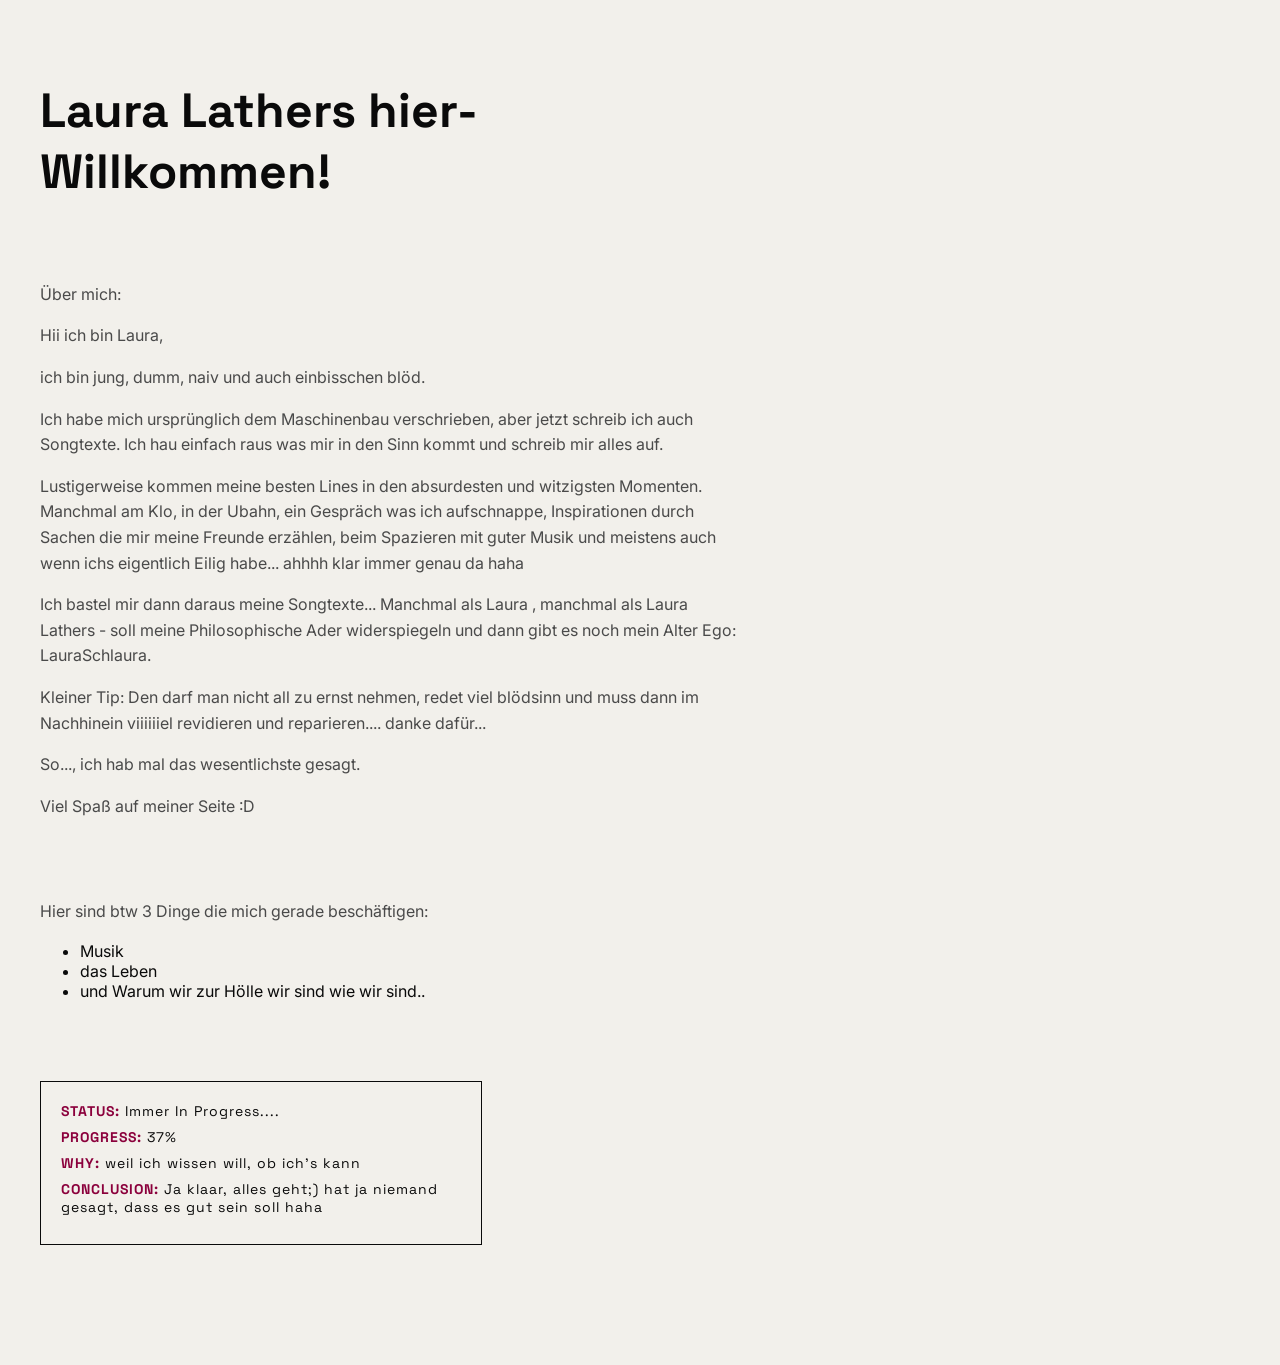
==== index.html @ 39ff070a "Sections eingebaut" ====
<!DOCTYPE html>
<html>
<head>
  <title>Laura Lathers</title>
<link rel="preconnect" href="https://fonts.googleapis.com">
<link rel="preconnect" href="https://fonts.gstatic.com" crossorigin>
<link href="https://fonts.googleapis.com/css2?family=Inter:ital,opsz,wght@0,14..32,100..900;1,14..32,100..900&family=Space+Grotesk:wght@300..700&display=swap" rel="stylesheet">
  <link rel="stylesheet" href="style.css">
</head>

<body>

<section id="Intro">
<h1>Laura Lathers hier- Willkommen!</h1>
</section>


<section id="about">
<p>Über mich: 
</p>


<p>
    Hii ich bin Laura, 
</p>

<p>
    ich bin jung, dumm,
    naiv und auch einbisschen blöd. 
</p>

<p>
    Ich habe mich ursprünglich dem Maschinenbau verschrieben,
    aber jetzt schreib ich auch Songtexte.
    Ich hau einfach raus was mir in den Sinn kommt 
    und schreib mir alles auf.
</p> 

<p>
    Lustigerweise kommen
     meine besten Lines in den absurdesten und witzigsten Momenten.
     Manchmal am Klo, in der Ubahn, 
     ein Gespräch was ich aufschnappe, Inspirationen durch 
     Sachen die mir meine Freunde erzählen, 
     beim Spazieren mit guter Musik und meistens 
     auch wenn ichs eigentlich
     Eilig habe... ahhhh klar immer genau da haha
</p>

<p>
    Ich bastel mir dann daraus meine Songtexte...
     Manchmal als Laura , manchmal als Laura Lathers
     - soll meine Philosophische Ader widerspiegeln
     und dann gibt es noch mein Alter Ego: LauraSchlaura. 
</p>
     
<p>
     Kleiner Tip: Den darf man nicht all zu ernst nehmen, 
     redet viel blödsinn und muss dann im Nachhinein 
     viiiiiiel revidieren und reparieren.... danke dafür... 
</p>

<p>
    So..., ich hab mal das wesentlichste gesagt.
</p> 

<p>
    Viel Spaß auf meiner Seite :D
</p>
</section>
  
<section id="interests">
<p> 
    Hier sind btw 3 Dinge die mich gerade beschäftigen:
</p>

<ul> 
    <li>Musik</li>
    <li>das Leben</li>
    <li>und Warum wir zur Hölle wir sind wie wir sind..</li>
</ul>
</section>


<section id="status">
<div class="status-block">
  <div class="status-line"><span>STATUS:</span> Immer In Progress.... </div>
  <div class="status-line"><span>PROGRESS:</span> 37%</div>
  <div class="status-line"><span>WHY:</span> weil ich wissen will, ob ich's kann</div>
  <div class="status-line"><span>CONCLUSION:</span> Ja klaar, alles geht;)
    hat ja niemand gesagt, dass es gut sein soll haha</div>
</div>
</section>

</body>
</html>
---- style.css ----
:root {
  --bg: #f2f0eb;
  --text: #0a0a0a;
  --text-secondary: #4a4a4a;
  --accent: #e8ff00;
  --font-display: "Space Grotesk", sans-serif;
  --font-body: "Inter", sans-serif;
}

body {
  background-color: var(--bg);
  color: var(--text);
  font-family: var(--font-body);
  margin: 0;
  padding: 40px;
}

h1 {
  font-family: var(--font-display);
  font-size: 48px;
  color: var(--text);
}

p {
  color: var(--text-secondary);
  line-height: 1.6;
}

.status-block {
  font-family: var(--font-display);
  border: 1px solid var(--text);
  padding: 20px;
  margin: 40px 0;
  max-width: 400px;
}

.status-line {
  font-size: 14px;
  margin-bottom: 8px;
  letter-spacing: 1px;
}

.status-line span {
  color:rgb(139, 0, 60);
  font-weight: 700;
}

section {
  margin-bottom: 80px;
  max-width: 700px;
}

/*
h1 {
    color:rgb(0, 0, 0);
    font-size:48px;
    transform: rotate(-1deg); 
    text-shadow: 3px 3px 0px hotpink; 

}

h1:hover{
    color:rgb(2, 28, 156);
    cursor:pointer;
}
body{
    color:rgb(0, 0, 0);
    background:linear-gradient(45deg,rgb(225, 125, 92),rgb(231, 23, 100));
    font-family: Georgia, serif;
    text-align: center;
}

*/
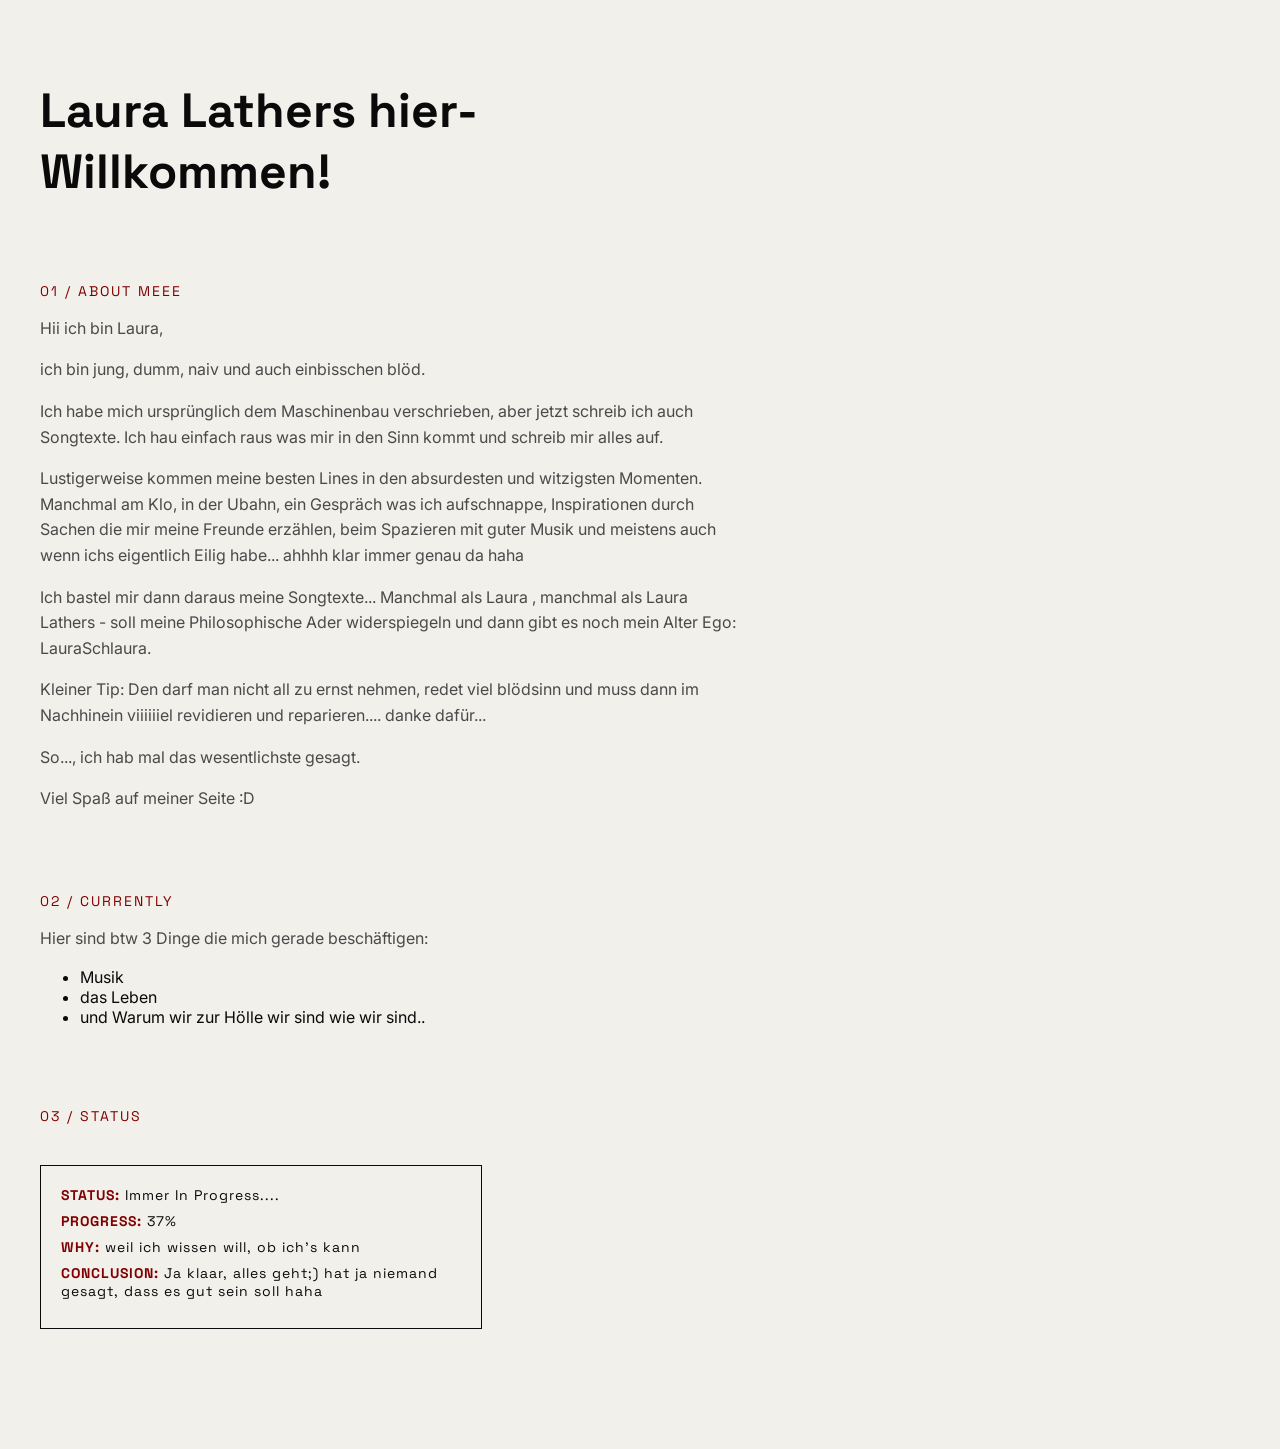
==== commit 0a260c4a: "Root-> globale Farbeinstellung" ====
--- a/index.html
+++ b/index.html
@@ -10,15 +10,12 @@
 
 <body>
 
-<section id="Intro">
+<section id="intro">
 <h1>Laura Lathers hier- Willkommen!</h1>
 </section>
 
 
 <section id="about">
-<p>Über mich: 
-</p>
-
 
 <p>
     Hii ich bin Laura, 
--- a/style.css
+++ b/style.css
@@ -2,7 +2,7 @@
   --bg: #f2f0eb;
   --text: #0a0a0a;
   --text-secondary: #4a4a4a;
-  --accent: #e8ff00;
+  --accent: maroon;
   --font-display: "Space Grotesk", sans-serif;
   --font-body: "Inter", sans-serif;
 }
@@ -41,7 +41,7 @@
 }
 
 .status-line span {
-  color:rgb(139, 0, 60);
+  color:var(--accent);
   font-weight: 700;
 }
 
@@ -50,24 +50,32 @@
   max-width: 700px;
 }
 
-/*
-h1 {
-    color:rgb(0, 0, 0);
-    font-size:48px;
-    transform: rotate(-1deg); 
-    text-shadow: 3px 3px 0px hotpink; 
-
+#about::before {
+  content: "01 / ABOUT MEEE";
+  display: block;
+  font-family: var(--font-display);
+  font-size: 14px;
+  letter-spacing: 2px;
+  color:var(--accent);
+  margin-bottom: 16px;
 }
 
-h1:hover{
-    color:rgb(2, 28, 156);
-    cursor:pointer;
-}
-body{
-    color:rgb(0, 0, 0);
-    background:linear-gradient(45deg,rgb(225, 125, 92),rgb(231, 23, 100));
-    font-family: Georgia, serif;
-    text-align: center;
+#interests::before {
+  content: "02 / CURRENTLY";
+  display: block;
+  font-family: var(--font-display);
+  font-size: 14px;
+  letter-spacing: 2px;
+  color:var(--accent);
+  margin-bottom: 16px;
 }
 
-*/
+#status::before {
+  content: "03 / STATUS";
+  display: block;
+  font-family: var(--font-display);
+  font-size: 14px;
+  letter-spacing: 2px;
+  color: var(--accent);
+  margin-bottom: 16px;
+}
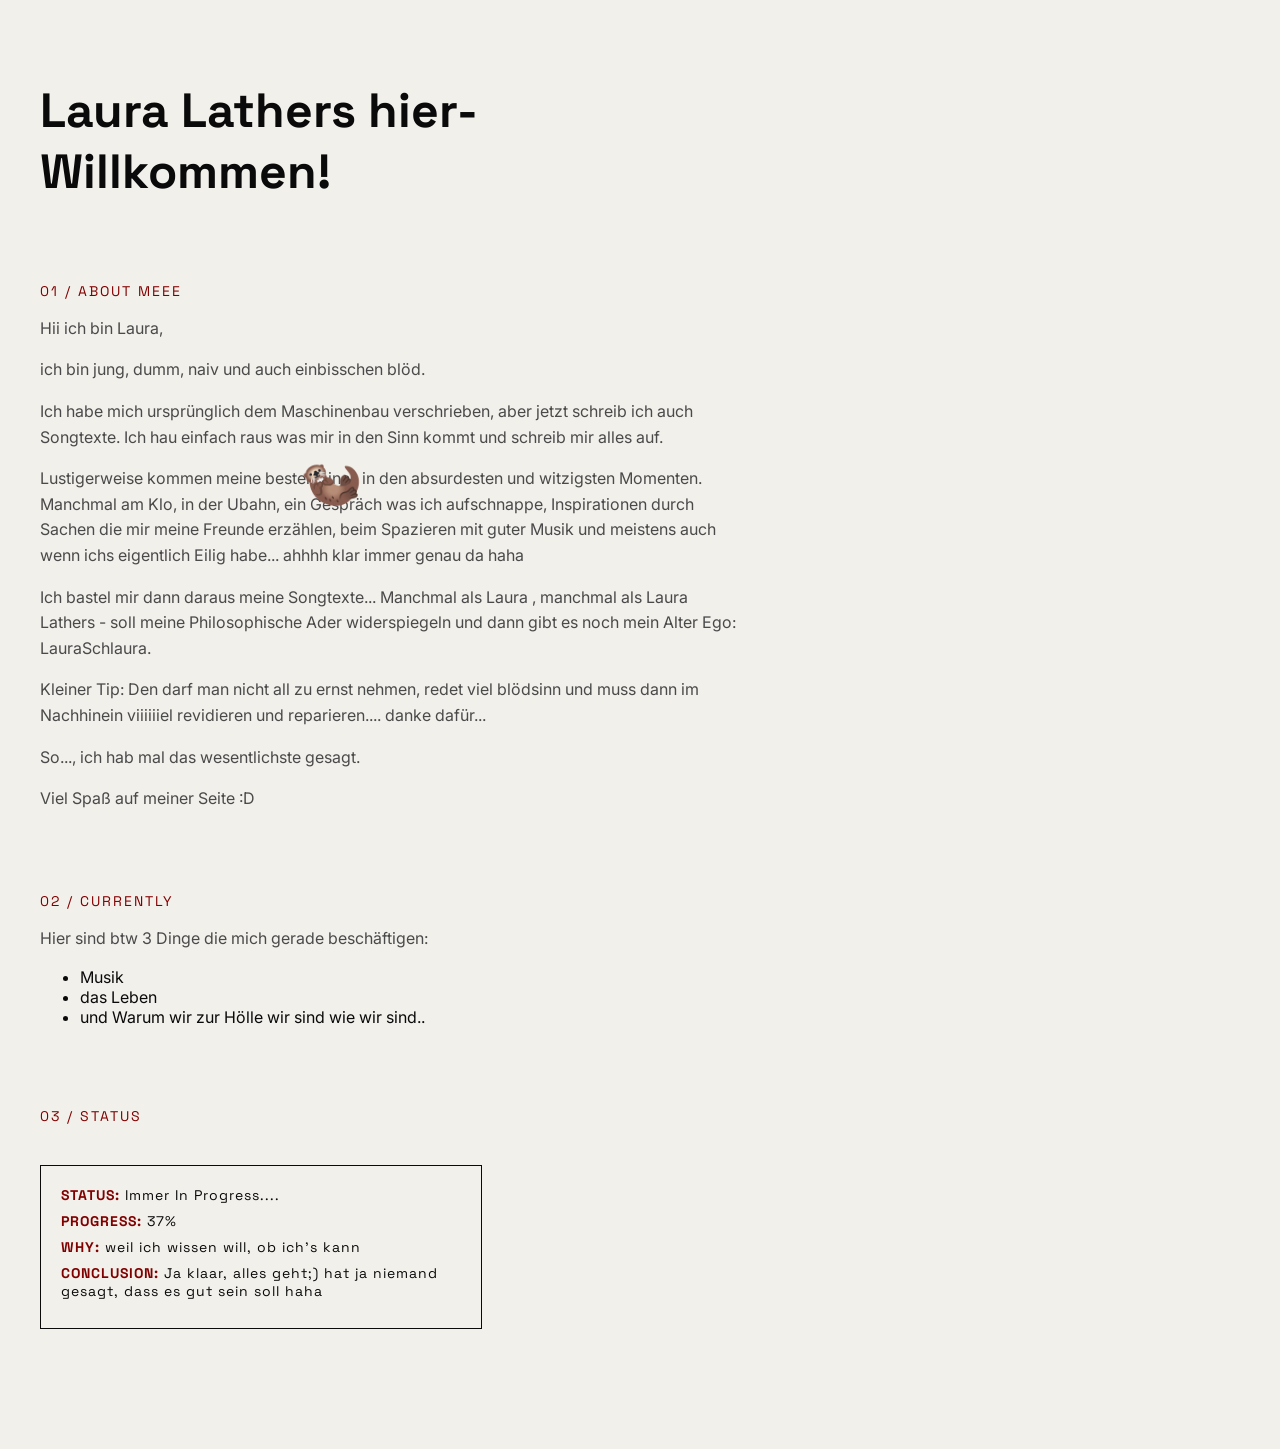
==== commit a3167bce: "Wiesel von A nach B" ====
--- a/index.html
+++ b/index.html
@@ -8,7 +8,10 @@
   <link rel="stylesheet" href="style.css">
 </head>
 
+
 <body>
+<div id="wiesel">🦦</div>
+<div id="koordinaten"></div>
 
 <section id="intro">
 <h1>Laura Lathers hier- Willkommen!</h1>
@@ -89,5 +92,13 @@
 </div>
 </section>
 
+
+
+
+
+<script src="script_Easteregg.js"></script>
+
+<div id="scroll-fortschritt"></div>
+
 </body>
 </html>
--- a/style.css
+++ b/style.css
@@ -6,6 +6,19 @@
   --font-display: "Space Grotesk", sans-serif;
   --font-body: "Inter", sans-serif;
 }
+
+#koordinaten {
+  position: fixed;
+  top: 20px;
+  right: 20px;
+  font-family: var(--font-display);
+  font-size: 12px;
+  letter-spacing: 1px;
+  color: var(--text-secondary);
+  pointer-events: none;
+  z-index: 100;
+}
+
 
 body {
   background-color: var(--bg);
@@ -79,3 +92,52 @@
   color: var(--accent);
   margin-bottom: 16px;
 }
+
+
+.status-block {
+  font-family: var(--font-display);
+  border: 1px solid var(--text);
+  padding: 20px;
+  margin: 40px 0;
+  max-width: 400px;
+  transition: transform 0.3s ease, border-color 0.3s ease;
+}
+
+.status-block:hover {
+  transform: translateY(-4px);
+  border-color: var(--accent);
+}
+
+section {
+  margin-bottom: 80px;
+  max-width: 700px;
+  opacity: 0;
+  transform: translateY(30px);
+  transition: opacity 0.8s ease, transform 0.8s ease;
+}
+
+section.visible {
+  opacity: 1;
+  transform: translateY(0);
+}
+
+#scroll-fortschritt {
+  position: fixed;
+  top: 0;
+  left: 0;
+  height: 2px;
+  width: 0%;
+  background-color: var(--accent);
+  z-index: 200;
+  transition: width 0.1s ease;
+}
+
+
+#wiesel {
+  position: fixed;
+  left: 0;
+  top: 50%;
+  font-size: 50px;
+  z-index: 300;
+  transition: left 2s linear;
+}
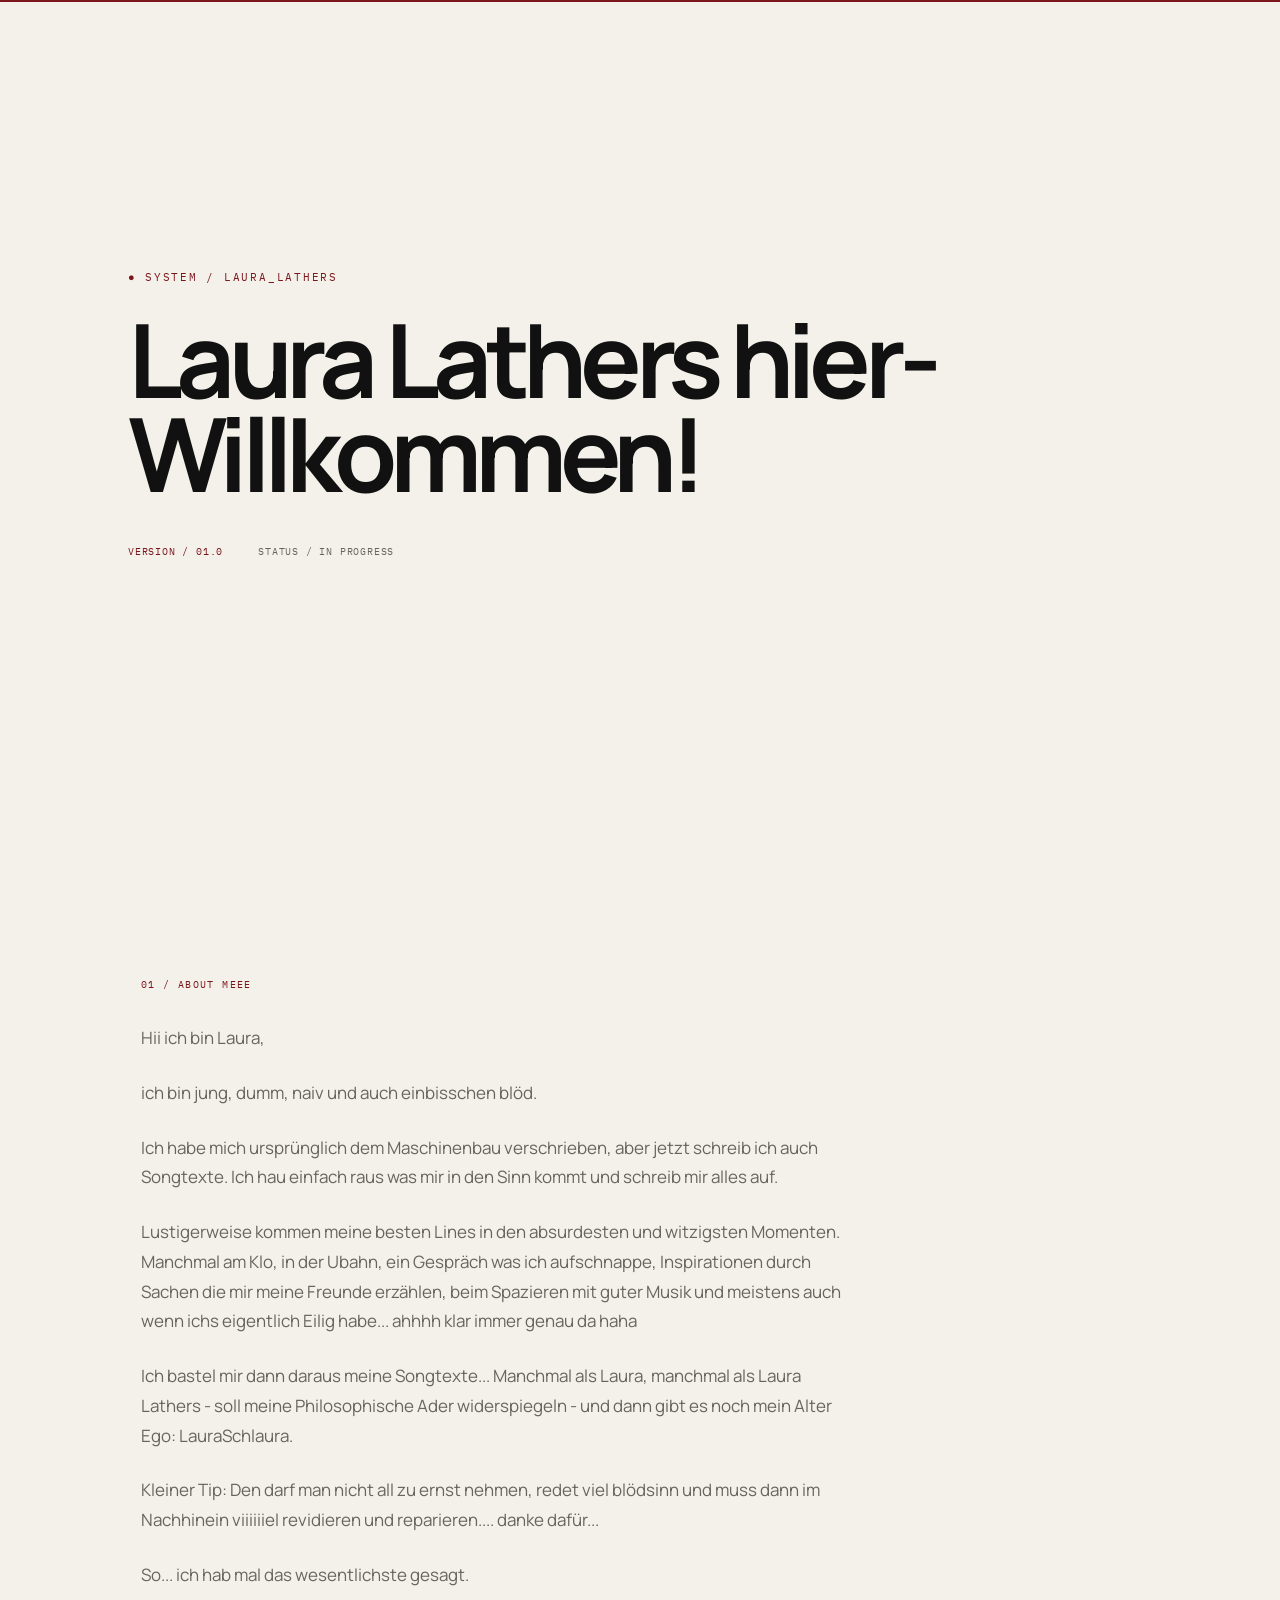
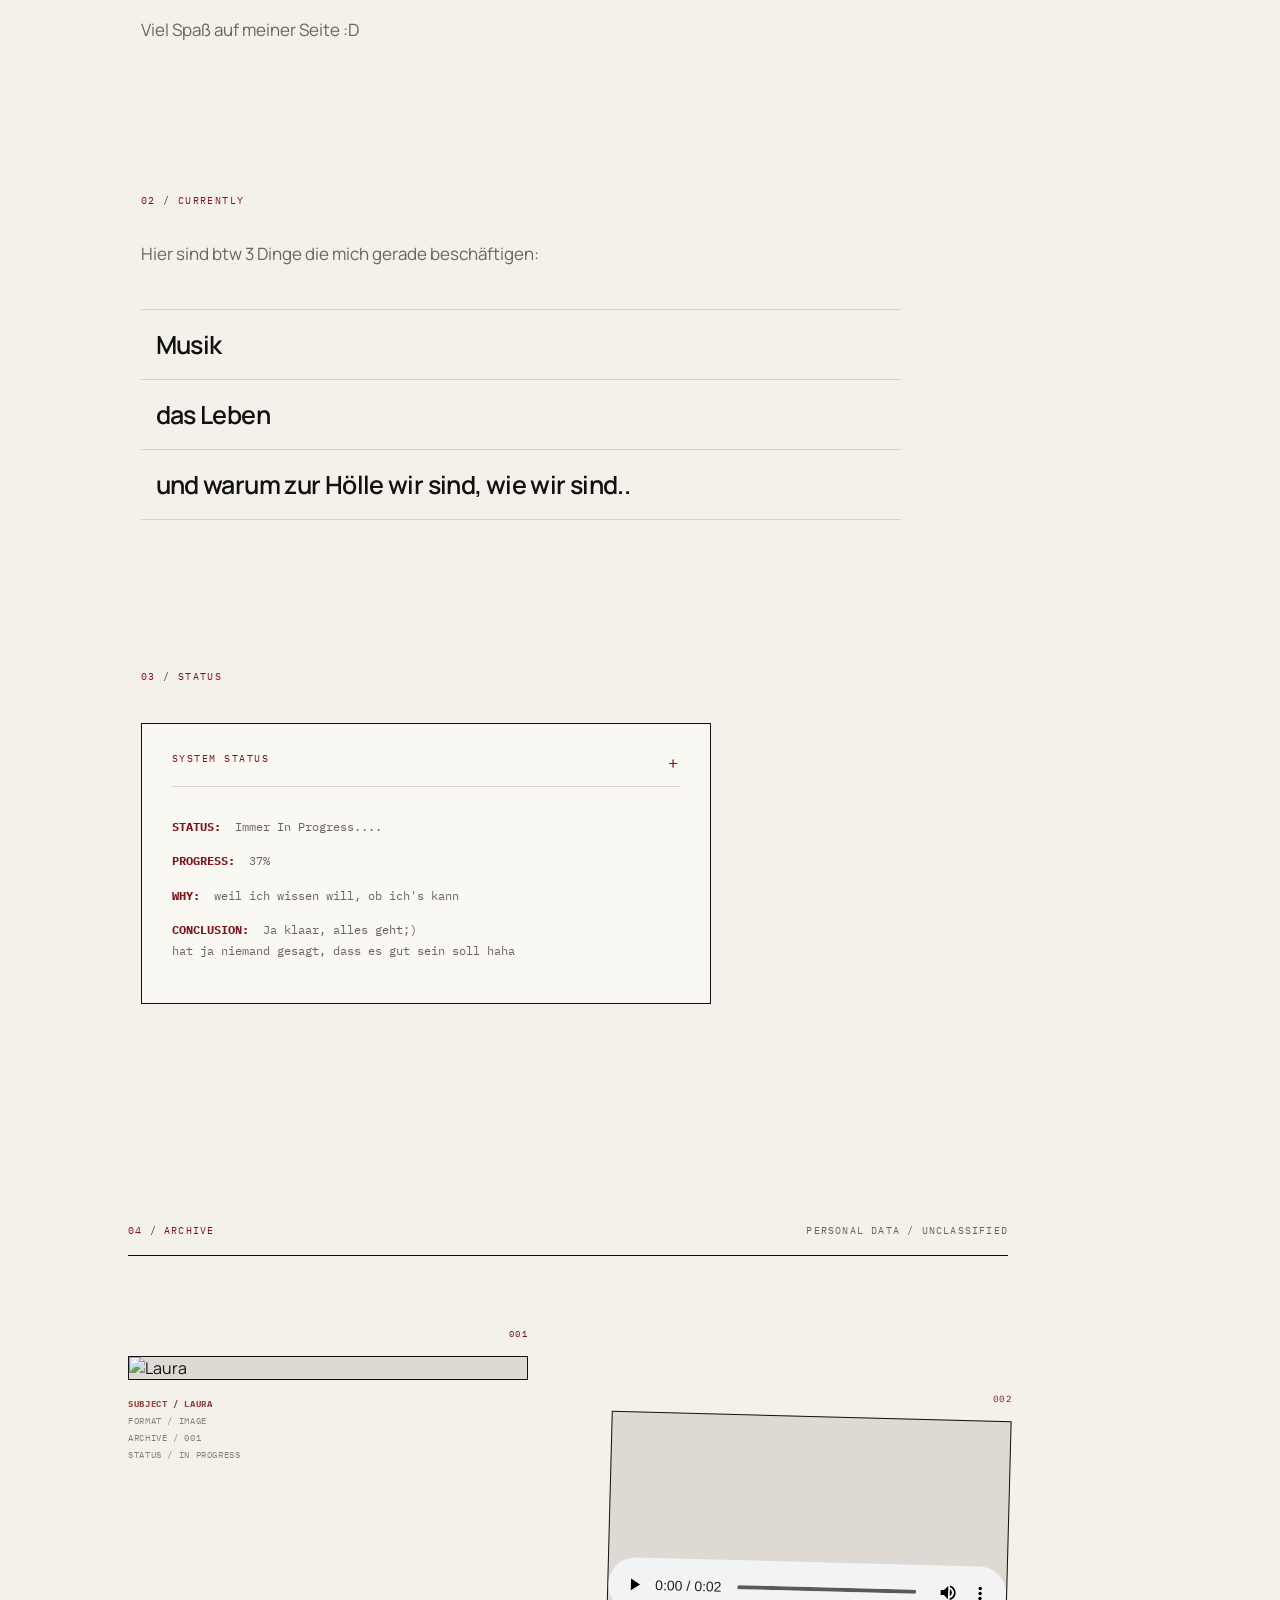
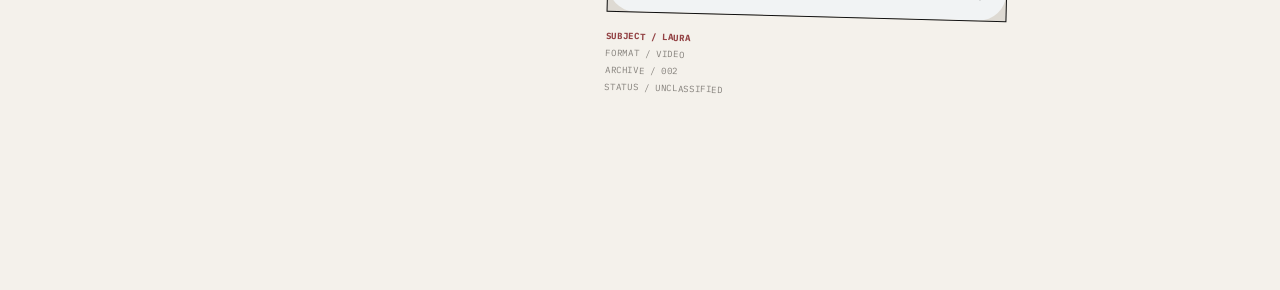
==== commit 2320c504: "geiler scheiss" ====
--- a/index.html
+++ b/index.html
@@ -1,104 +1,409 @@
+
 <!DOCTYPE html>
-<html>
+<html lang="de">
+
 <head>
-  <title>Laura Lathers</title>
-<link rel="preconnect" href="https://fonts.googleapis.com">
-<link rel="preconnect" href="https://fonts.gstatic.com" crossorigin>
-<link href="https://fonts.googleapis.com/css2?family=Inter:ital,opsz,wght@0,14..32,100..900;1,14..32,100..900&family=Space+Grotesk:wght@300..700&display=swap" rel="stylesheet">
-  <link rel="stylesheet" href="style.css">
+
+    <meta charset="UTF-8">
+
+    <meta
+        name="viewport"
+        content="width=device-width, initial-scale=1.0"
+    >
+
+    <title>Laura Lathers</title>
+
+
+    <!-- =====================================
+         SCHRIFTEN
+         ===================================== -->
+
+  <link rel="preconnect" href="https://fonts.googleapis.com">
+
+<link rel="preconnect"
+      href="https://fonts.gstatic.com"
+      crossorigin>
+
+<link href="https://fonts.googleapis.com/css2?family=IBM+Plex+Mono:wght@300;400;500;600&family=Manrope:wght@400;500;600;700;800&display=swap"
+      rel="stylesheet">
+
+    <!-- =====================================
+         CSS
+         ===================================== -->
+
+    <link
+        rel="stylesheet"
+        href="style.css"
+    >
+
 </head>
 
 
 <body>
-<div id="wiesel">🦦</div>
+
+
+<!-- =========================================
+     TECHNISCHE ELEMENTE
+     ========================================= -->
+
+<div id="scroll-fortschritt"></div>
+
+<div id="wiesel">
+    🦦
+</div>
+
 <div id="koordinaten"></div>
 
+
+<!-- =========================================
+     INTRO
+     ========================================= -->
+
 <section id="intro">
-<h1>Laura Lathers hier- Willkommen!</h1>
+
+    <div class="intro-content">
+
+        <div class="system-label">
+            SYSTEM / LAURA_LATHERS
+        </div>
+
+        <h1>
+            Laura Lathers hier-
+            Willkommen!
+        </h1>
+
+        <div class="intro-meta">
+
+            <span>VERSION / 01.0</span>
+
+            <span>STATUS / IN PROGRESS</span>
+
+        </div>
+
+    </div>
+
 </section>
 
 
+<!-- =========================================
+     ABOUT
+     ========================================= -->
+
 <section id="about">
 
-<p>
-    Hii ich bin Laura, 
-</p>
-
-<p>
-    ich bin jung, dumm,
-    naiv und auch einbisschen blöd. 
-</p>
-
-<p>
-    Ich habe mich ursprünglich dem Maschinenbau verschrieben,
-    aber jetzt schreib ich auch Songtexte.
-    Ich hau einfach raus was mir in den Sinn kommt 
-    und schreib mir alles auf.
-</p> 
-
-<p>
-    Lustigerweise kommen
-     meine besten Lines in den absurdesten und witzigsten Momenten.
-     Manchmal am Klo, in der Ubahn, 
-     ein Gespräch was ich aufschnappe, Inspirationen durch 
-     Sachen die mir meine Freunde erzählen, 
-     beim Spazieren mit guter Musik und meistens 
-     auch wenn ichs eigentlich
-     Eilig habe... ahhhh klar immer genau da haha
-</p>
-
-<p>
-    Ich bastel mir dann daraus meine Songtexte...
-     Manchmal als Laura , manchmal als Laura Lathers
-     - soll meine Philosophische Ader widerspiegeln
-     und dann gibt es noch mein Alter Ego: LauraSchlaura. 
-</p>
-     
-<p>
-     Kleiner Tip: Den darf man nicht all zu ernst nehmen, 
-     redet viel blödsinn und muss dann im Nachhinein 
-     viiiiiiel revidieren und reparieren.... danke dafür... 
-</p>
-
-<p>
-    So..., ich hab mal das wesentlichste gesagt.
-</p> 
-
-<p>
-    Viel Spaß auf meiner Seite :D
-</p>
+    <p>
+        Hii ich bin Laura,
+    </p>
+
+
+    <p>
+        ich bin jung, dumm,
+        naiv und auch einbisschen blöd.
+    </p>
+
+
+    <p>
+        Ich habe mich ursprünglich dem Maschinenbau
+        verschrieben, aber jetzt schreib ich auch Songtexte.
+        Ich hau einfach raus was mir in den Sinn kommt
+        und schreib mir alles auf.
+    </p>
+
+
+    <p>
+        Lustigerweise kommen meine besten Lines
+        in den absurdesten und witzigsten Momenten.
+        Manchmal am Klo, in der Ubahn,
+        ein Gespräch was ich aufschnappe,
+        Inspirationen durch Sachen die mir meine Freunde
+        erzählen, beim Spazieren mit guter Musik
+        und meistens auch wenn ichs eigentlich
+        Eilig habe...
+        ahhhh klar immer genau da haha
+    </p>
+
+
+    <p>
+        Ich bastel mir dann daraus meine Songtexte...
+        Manchmal als Laura, manchmal als Laura Lathers -
+        soll meine Philosophische Ader widerspiegeln -
+        und dann gibt es noch mein Alter Ego:
+        LauraSchlaura.
+    </p>
+
+
+    <p>
+        Kleiner Tip:
+        Den darf man nicht all zu ernst nehmen,
+        redet viel blödsinn und muss dann im Nachhinein
+        viiiiiiel revidieren und reparieren....
+        danke dafür...
+    </p>
+
+
+    <p>
+        So...
+        ich hab mal das wesentlichste gesagt.
+    </p>
+
+
+    <p>
+        Viel Spaß auf meiner Seite :D
+    </p>
+
 </section>
-  
+
+
+<!-- =========================================
+     CURRENTLY
+     ========================================= -->
+
 <section id="interests">
-<p> 
-    Hier sind btw 3 Dinge die mich gerade beschäftigen:
-</p>
-
-<ul> 
-    <li>Musik</li>
-    <li>das Leben</li>
-    <li>und Warum wir zur Hölle wir sind wie wir sind..</li>
-</ul>
+
+    <p>
+        Hier sind btw 3 Dinge die mich gerade beschäftigen:
+    </p>
+
+
+    <ul>
+
+        <li>
+            Musik
+        </li>
+
+        <li>
+            das Leben
+        </li>
+
+        <li>
+            und warum zur Hölle wir sind,
+            wie wir sind..
+        </li>
+
+    </ul>
+
 </section>
 
 
+<!-- =========================================
+     STATUS
+     ========================================= -->
+
 <section id="status">
-<div class="status-block">
-  <div class="status-line"><span>STATUS:</span> Immer In Progress.... </div>
-  <div class="status-line"><span>PROGRESS:</span> 37%</div>
-  <div class="status-line"><span>WHY:</span> weil ich wissen will, ob ich's kann</div>
-  <div class="status-line"><span>CONCLUSION:</span> Ja klaar, alles geht;)
-    hat ja niemand gesagt, dass es gut sein soll haha</div>
-</div>
+
+    <div class="status-block">
+
+        <div class="status-header">
+
+            <span>
+                SYSTEM STATUS
+            </span>
+
+            <span>
+                +
+            </span>
+
+        </div>
+
+
+        <div class="status-line">
+
+            <span>STATUS:</span>
+
+            Immer In Progress....
+
+        </div>
+
+
+        <div class="status-line">
+
+            <span>PROGRESS:</span>
+
+            37%
+
+        </div>
+
+
+        <div class="status-line">
+
+            <span>WHY:</span>
+
+            weil ich wissen will,
+            ob ich's kann
+
+        </div>
+
+
+        <div class="status-line">
+
+            <span>CONCLUSION:</span>
+
+            Ja klaar, alles geht;)
+
+            <br>
+
+            hat ja niemand gesagt,
+            dass es gut sein soll haha
+
+        </div>
+
+    </div>
+
 </section>
 
 
-
-
-
-<script src="script_Easteregg.js"></script>
-
-<div id="scroll-fortschritt"></div>
+<!-- =========================================
+     ARCHIVE
+     ========================================= -->
+
+<section id="photos">
+
+
+    <div class="archive-header">
+
+        <span>
+            04 / ARCHIVE
+        </span>
+
+        <span>
+            PERSONAL DATA / UNCLASSIFIED
+        </span>
+
+    </div>
+
+
+    <!-- =====================================
+         FOTO 001
+         ===================================== -->
+
+    <article
+        class="photo"
+        data-archive="001"
+    >
+
+        <div class="photo-frame">
+
+            <img
+                src="bilder/laura.jpg"
+                alt="Laura"
+            >
+
+        </div>
+
+
+        <div class="photo-info">
+
+            <div>
+                SUBJECT / LAURA
+            </div>
+
+            <div>
+                FORMAT / IMAGE
+            </div>
+
+            <div>
+                ARCHIVE / 001
+            </div>
+
+            <div>
+                STATUS / IN PROGRESS
+            </div>
+
+        </div>
+
+    </article>
+
+
+    <!-- =====================================
+         VIDEO 002
+         ===================================== -->
+
+    <article
+        class="photo"
+        data-archive="002"
+    >
+
+        <div class="photo-frame">
+
+            <video
+                class="photo-media"
+                src="bilder/laura-01.MOV"
+                controls
+                preload="metadata"
+            ></video>
+
+        </div>
+
+
+        <div class="photo-info">
+
+            <div>
+                SUBJECT / LAURA
+            </div>
+
+            <div>
+                FORMAT / VIDEO
+            </div>
+
+            <div>
+                ARCHIVE / 002
+            </div>
+
+            <div>
+                STATUS / UNCLASSIFIED
+            </div>
+
+        </div>
+
+    </article>
+
+
+</section>
+
+
+<!-- =========================================
+     ZUKÜNFTIGE ARCHIVOBJEKTE
+     =========================================
+
+     Einfach kopieren:
+
+     <article
+         class="photo"
+         data-archive="003"
+     >
+
+         <div class="photo-frame">
+
+             <img
+                 src="bilder/deinbild.jpg"
+                 alt="Beschreibung"
+             >
+
+         </div>
+
+         <div class="photo-info">
+
+             <div>SUBJECT / LAURA</div>
+             <div>FORMAT / IMAGE</div>
+             <div>ARCHIVE / 003</div>
+             <div>STATUS / CLASSIFIED</div>
+
+         </div>
+
+     </article>
+
+     ========================================= -->
+
+
+<!-- =========================================
+     JAVASCRIPT
+     ========================================= -->
+
+<script
+    src="script_Easteregg.js"
+></script>
+
 
 </body>
+
 </html>
--- a/style.css
+++ b/style.css
@@ -1,143 +1,988 @@
+/* =========================================================
+   LAURA LATHERS
+   MODERN PERSONAL ARCHIVE
+   ========================================================= */
+
+
+/* =========================================================
+   VARIABLES
+   ========================================================= */
+
 :root {
-  --bg: #f2f0eb;
-  --text: #0a0a0a;
-  --text-secondary: #4a4a4a;
-  --accent: maroon;
-  --font-display: "Space Grotesk", sans-serif;
-  --font-body: "Inter", sans-serif;
-}
+
+    --background: #f4f1eb;
+    --paper: #faf8f3;
+
+    --black: #111111;
+    --grey: #68645f;
+    --light-grey: #d8d3ca;
+
+    /* LAURAS ROT */
+    --red: #7b171b;
+    --red-dark: #5d0f13;
+    --red-light: #a83232;
+
+    --font-main: "Manrope", sans-serif;
+    --font-mono: "IBM Plex Mono", monospace;
+
+    --content: 760px;
+}
+
+
+/* =========================================================
+   RESET
+   ========================================================= */
+
+* {
+    box-sizing: border-box;
+}
+
+
+html {
+    scroll-behavior: smooth;
+}
+
+
+body {
+
+    margin: 0;
+
+    padding: 0 6vw 100px;
+
+    background: var(--background);
+
+    color: var(--black);
+
+    font-family: var(--font-main);
+
+    overflow-x: hidden;
+}
+
+
+/* =========================================================
+   TOP LINE
+   ========================================================= */
+
+body::before {
+
+    content: "";
+
+    position: fixed;
+
+    top: 0;
+    left: 0;
+
+    width: 100%;
+    height: 2px;
+
+    background: var(--red);
+
+    z-index: 9999;
+}
+
+
+/* =========================================================
+   SCROLL PROGRESS
+   ========================================================= */
+
+#scroll-fortschritt {
+
+    position: fixed;
+
+    top: 0;
+    left: 0;
+
+    width: 0%;
+
+    height: 3px;
+
+    background: var(--red);
+
+    z-index: 10000;
+
+    transition: width 0.1s linear;
+}
+
+
+/* =========================================================
+   COORDINATES
+   ========================================================= */
 
 #koordinaten {
-  position: fixed;
-  top: 20px;
-  right: 20px;
-  font-family: var(--font-display);
-  font-size: 12px;
-  letter-spacing: 1px;
-  color: var(--text-secondary);
-  pointer-events: none;
-  z-index: 100;
-}
-
-
-body {
-  background-color: var(--bg);
-  color: var(--text);
-  font-family: var(--font-body);
-  margin: 0;
-  padding: 40px;
-}
+
+    position: fixed;
+
+    top: 22px;
+    right: 28px;
+
+    font-family: var(--font-mono);
+
+    font-size: 10px;
+
+    letter-spacing: 0.08em;
+
+    color: var(--grey);
+
+    opacity: 0.7;
+
+    z-index: 900;
+
+    pointer-events: none;
+}
+
+
+/* =========================================================
+   WIESEL
+   ========================================================= */
+
+#wiesel {
+
+    position: fixed;
+
+    left: 20px;
+    top: 50%;
+
+    z-index: 5000;
+
+    font-size: 27px;
+
+    cursor: pointer;
+
+    user-select: none;
+
+    transition:
+        left 2s linear,
+        top 2s linear,
+        opacity 0.3s ease,
+        transform 0.3s ease;
+}
+
+
+#wiesel:hover {
+
+    transform:
+        scale(1.35)
+        rotate(-10deg);
+
+    filter:
+        drop-shadow(0 5px 10px rgba(123, 23, 27, 0.2));
+}
+
+
+/* =========================================================
+   GENERAL SECTION
+   ========================================================= */
+
+section {
+
+    position: relative;
+
+    width: 100%;
+
+    max-width: var(--content);
+
+    margin-left: 5vw;
+
+    margin-bottom: 150px;
+
+    /*
+       WICHTIG:
+
+       NICHT mehr opacity: 0.
+
+       Dadurch bleibt die Website sichtbar,
+       selbst wenn JavaScript nicht läuft.
+    */
+
+    opacity: 1;
+
+    transform: translateY(0);
+
+    transition:
+        opacity 0.8s ease,
+        transform 0.8s ease;
+}
+
+
+/* =========================================================
+   INTRO
+   ========================================================= */
+
+#intro {
+
+    min-height: 92vh;
+
+    max-width: 1200px;
+
+    margin-left: 0;
+
+    display: flex;
+
+    align-items: center;
+
+    position: relative;
+}
+
+
+.intro-content {
+
+    position: relative;
+
+    width: 100%;
+
+    padding-left: 4vw;
+}
+
+
+/* =========================================================
+   SYSTEM LABEL
+   ========================================================= */
+
+.system-label {
+
+    margin-bottom: 28px;
+
+    font-family: var(--font-mono);
+
+    font-size: 11px;
+
+    letter-spacing: 0.16em;
+
+    color: var(--red);
+
+    text-transform: uppercase;
+}
+
+
+.system-label::before {
+
+    content: "● ";
+
+    animation: blink 1.5s infinite;
+}
+
+
+/* =========================================================
+   MAIN TITLE
+   ========================================================= */
 
 h1 {
-  font-family: var(--font-display);
-  font-size: 48px;
-  color: var(--text);
-}
+
+    margin: 0;
+
+    max-width: 1000px;
+
+    font-family: var(--font-main);
+
+    font-size: clamp(52px, 8vw, 115px);
+
+    font-weight: 700;
+
+    line-height: 0.92;
+
+    letter-spacing: -0.065em;
+
+    color: var(--black);
+}
+
+
+h1:hover {
+
+    color: var(--red);
+
+    transition: color 0.25s ease;
+}
+
+
+/* =========================================================
+   INTRO META
+   ========================================================= */
+
+.intro-meta {
+
+    display: flex;
+
+    gap: 35px;
+
+    margin-top: 45px;
+
+    font-family: var(--font-mono);
+
+    font-size: 10px;
+
+    letter-spacing: 0.08em;
+
+    color: var(--grey);
+}
+
+
+.intro-meta span:first-child {
+
+    color: var(--red);
+}
+
+
+/* =========================================================
+   SECTION LABELS
+   ========================================================= */
+
+#about::before {
+
+    content: "01 / ABOUT MEEE";
+}
+
+
+#interests::before {
+
+    content: "02 / CURRENTLY";
+}
+
+
+#status::before {
+
+    content: "03 / STATUS";
+}
+
+
+#about::before,
+#interests::before,
+#status::before {
+
+    display: block;
+
+    margin-bottom: 32px;
+
+    font-family: var(--font-mono);
+
+    font-size: 10px;
+
+    letter-spacing: 0.14em;
+
+    color: var(--red);
+
+    text-transform: uppercase;
+}
+
+
+/* =========================================================
+   ABOUT TEXT
+   ========================================================= */
 
 p {
-  color: var(--text-secondary);
-  line-height: 1.6;
-}
+
+    margin: 0 0 25px;
+
+    max-width: 700px;
+
+    font-size: 17px;
+
+    line-height: 1.75;
+
+    color: var(--grey);
+
+    transition:
+        color 0.25s ease,
+        transform 0.25s ease;
+}
+
+
+p:hover {
+
+    color: var(--black);
+
+    transform: translateX(5px);
+}
+
+
+/* =========================================================
+   TYPEWRITER MOMENT
+   ========================================================= */
+
+/*
+   Für einzelne Texte kannst du später
+   class="typewriter" verwenden.
+*/
+
+.typewriter {
+
+    font-family: var(--font-mono);
+
+    font-size: 14px;
+
+    line-height: 1.8;
+
+    color: var(--red);
+}
+
+
+/* =========================================================
+   INTERESTS
+   ========================================================= */
+
+ul {
+
+    margin: 40px 0 0;
+
+    padding: 0;
+
+    list-style: none;
+}
+
+
+li {
+
+    padding: 17px 0;
+
+    border-bottom: 1px solid var(--light-grey);
+
+    font-size: 25px;
+
+    font-weight: 600;
+
+    letter-spacing: -0.025em;
+
+    transition:
+        color 0.25s ease,
+        padding-left 0.3s ease;
+}
+
+
+li:first-child {
+
+    border-top: 1px solid var(--light-grey);
+}
+
+
+li:hover {
+
+    color: var(--red);
+
+    padding-left: 15px;
+}
+
+
+li::before {
+
+    content: "→ ";
+
+    font-family: var(--font-mono);
+
+    font-size: 13px;
+
+    color: var(--red);
+
+    opacity: 0;
+
+    transition: opacity 0.25s ease;
+}
+
+
+li:hover::before {
+
+    opacity: 1;
+}
+
+
+/* =========================================================
+   STATUS
+   ========================================================= */
 
 .status-block {
-  font-family: var(--font-display);
-  border: 1px solid var(--text);
-  padding: 20px;
-  margin: 40px 0;
-  max-width: 400px;
-}
+
+    position: relative;
+
+    max-width: 570px;
+
+    margin-top: 40px;
+
+    padding: 28px 30px;
+
+    background: var(--paper);
+
+    border: 1px solid var(--black);
+
+    font-family: var(--font-mono);
+
+    cursor: pointer;
+
+    transition:
+        transform 0.35s ease,
+        border-color 0.35s ease,
+        box-shadow 0.35s ease;
+}
+
+
+.status-block:hover {
+
+    transform:
+        translate(-5px, -5px);
+
+    border-color: var(--red);
+
+    box-shadow:
+        10px 10px 0 var(--red);
+}
+
+
+/* =========================================================
+   STATUS HEADER
+   ========================================================= */
+
+.status-header {
+
+    display: flex;
+
+    justify-content: space-between;
+
+    margin-bottom: 30px;
+
+    padding-bottom: 12px;
+
+    border-bottom: 1px solid var(--light-grey);
+
+    font-size: 10px;
+
+    letter-spacing: 0.15em;
+
+    color: var(--red);
+}
+
+
+.status-header span:last-child {
+
+    font-size: 17px;
+
+    transition:
+        transform 0.4s ease;
+}
+
+
+.status-block:hover
+.status-header span:last-child {
+
+    transform: rotate(90deg);
+}
+
+
+/* =========================================================
+   STATUS LINES
+   ========================================================= */
 
 .status-line {
-  font-size: 14px;
-  margin-bottom: 8px;
-  letter-spacing: 1px;
-}
+
+    margin-bottom: 14px;
+
+    font-size: 12px;
+
+    line-height: 1.7;
+
+    color: var(--grey);
+}
+
 
 .status-line span {
-  color:var(--accent);
-  font-weight: 700;
-}
-
-section {
-  margin-bottom: 80px;
-  max-width: 700px;
-}
-
-#about::before {
-  content: "01 / ABOUT MEEE";
-  display: block;
-  font-family: var(--font-display);
-  font-size: 14px;
-  letter-spacing: 2px;
-  color:var(--accent);
-  margin-bottom: 16px;
-}
-
-#interests::before {
-  content: "02 / CURRENTLY";
-  display: block;
-  font-family: var(--font-display);
-  font-size: 14px;
-  letter-spacing: 2px;
-  color:var(--accent);
-  margin-bottom: 16px;
-}
-
-#status::before {
-  content: "03 / STATUS";
-  display: block;
-  font-family: var(--font-display);
-  font-size: 14px;
-  letter-spacing: 2px;
-  color: var(--accent);
-  margin-bottom: 16px;
-}
-
-
+
+    color: var(--red);
+
+    font-weight: 700;
+
+    margin-right: 7px;
+}
+
+
+/* =========================================================
+   ARCHIVE
+   ========================================================= */
+
+#photos {
+
+    max-width: 1200px;
+
+    margin-left: 0;
+
+    margin-top: 220px;
+
+    padding-left: 4vw;
+
+    display: grid;
+
+    grid-template-columns:
+        repeat(2, minmax(280px, 400px));
+
+    gap: 100px 80px;
+}
+
+
+/* =========================================================
+   ARCHIVE HEADER
+   ========================================================= */
+
+.archive-header {
+
+    grid-column: 1 / -1;
+
+    display: flex;
+
+    justify-content: space-between;
+
+    align-items: baseline;
+
+    padding-bottom: 18px;
+
+    border-bottom: 1px solid var(--black);
+
+    font-family: var(--font-mono);
+
+    font-size: 10px;
+
+    letter-spacing: 0.12em;
+
+    color: var(--red);
+}
+
+
+.archive-header span:last-child {
+
+    color: var(--grey);
+}
+
+
+/* =========================================================
+   PHOTO OBJECT
+   ========================================================= */
+
+.photo {
+
+    position: relative;
+
+    width: 100%;
+
+    max-width: 400px;
+
+    margin: 0;
+
+    transition:
+        transform 0.5s cubic-bezier(.2,.8,.2,1);
+}
+
+
+.photo:nth-of-type(2) {
+
+    transform:
+        translateY(60px)
+        rotate(1.5deg);
+}
+
+
+.photo:nth-of-type(3) {
+
+    transform:
+        rotate(-1.5deg);
+}
+
+
+/* =========================================================
+   PHOTO FRAME
+   ========================================================= */
+
+.photo-frame {
+
+    position: relative;
+
+    width: 100%;
+
+    background: #dedad3;
+
+    overflow: hidden;
+
+    border: 1px solid var(--black);
+}
+
+
+.photo-frame img,
+.photo-frame video {
+
+    display: block;
+
+    width: 100%;
+
+    height: auto;
+
+    max-height: 600px;
+
+    object-fit: cover;
+
+    filter: grayscale(12%);
+
+    transition:
+        transform 0.6s cubic-bezier(.2,.8,.2,1),
+        filter 0.6s ease;
+}
+
+
+/* =========================================================
+   PHOTO HOVER
+   ========================================================= */
+
+.photo:hover {
+
+    transform:
+        translateY(-12px)
+        rotate(0deg)
+        scale(1.025);
+
+    z-index: 10;
+}
+
+
+.photo:hover .photo-frame {
+
+    box-shadow:
+        15px 15px 0 rgba(123, 23, 27, 0.15);
+}
+
+
+.photo:hover img,
+.photo:hover video {
+
+    filter: grayscale(0%);
+
+    transform: scale(1.025);
+}
+
+
+/* =========================================================
+   PHOTO INFO
+   ========================================================= */
+
+.photo-info {
+
+    margin-top: 15px;
+
+    font-family: var(--font-mono);
+
+    font-size: 9px;
+
+    line-height: 1.9;
+
+    letter-spacing: 0.07em;
+
+    color: var(--grey);
+
+    opacity: 0.8;
+}
+
+
+.photo-info div:first-child {
+
+    color: var(--red);
+
+    font-weight: 700;
+}
+
+
+/* =========================================================
+   ARCHIVE NUMBER
+   ========================================================= */
+
+.photo::after {
+
+    content: attr(data-archive);
+
+    position: absolute;
+
+    top: -28px;
+
+    right: 0;
+
+    font-family: var(--font-mono);
+
+    font-size: 9px;
+
+    letter-spacing: 0.15em;
+
+    color: var(--red);
+}
+
+
+/* =========================================================
+   BLINK
+   ========================================================= */
+
+@keyframes blink {
+
+    0%,
+    100% {
+
+        opacity: 1;
+
+    }
+
+    50% {
+
+        opacity: 0.25;
+
+    }
+}
+
+
+/* =========================================================
+   LAURA SCHLAURA MODE
+   ========================================================= */
+
+body.schlaura-mode {
+
+    background:
+        #e8d8d5;
+
+    color: var(--red);
+
+    transform: rotate(180deg);
+
+    transition:
+        transform 0.8s ease;
+}
+
+
+body.schlaura-mode h1 {
+
+    color: var(--red);
+}
+
+
+body.schlaura-mode
 .status-block {
-  font-family: var(--font-display);
-  border: 1px solid var(--text);
-  padding: 20px;
-  margin: 40px 0;
-  max-width: 400px;
-  transition: transform 0.3s ease, border-color 0.3s ease;
-}
-
-.status-block:hover {
-  transform: translateY(-4px);
-  border-color: var(--accent);
-}
-
-section {
-  margin-bottom: 80px;
-  max-width: 700px;
-  opacity: 0;
-  transform: translateY(30px);
-  transition: opacity 0.8s ease, transform 0.8s ease;
-}
-
-section.visible {
-  opacity: 1;
-  transform: translateY(0);
-}
-
-#scroll-fortschritt {
-  position: fixed;
-  top: 0;
-  left: 0;
-  height: 2px;
-  width: 0%;
-  background-color: var(--accent);
-  z-index: 200;
-  transition: width 0.1s ease;
-}
-
-
-#wiesel {
-  position: fixed;
-  left: 0;
-  top: 50%;
-  font-size: 50px;
-  z-index: 300;
-  transition: left 2s linear;
+
+    border-color: var(--red);
+
+    box-shadow:
+        10px 10px 0 var(--black);
+}
+
+
+/* =========================================================
+   MOBILE
+   ========================================================= */
+
+@media (max-width: 800px) {
+
+    body {
+
+        padding:
+            0 24px 70px;
+    }
+
+
+    #koordinaten {
+
+        display: none;
+    }
+
+
+    section {
+
+        margin-left: 0;
+
+        margin-bottom: 110px;
+    }
+
+
+    #intro {
+
+        min-height: 80vh;
+    }
+
+
+    .intro-content {
+
+        padding-left: 0;
+    }
+
+
+    h1 {
+
+        font-size:
+            clamp(48px, 15vw, 80px);
+    }
+
+
+    .intro-meta {
+
+        flex-direction: column;
+
+        gap: 8px;
+    }
+
+
+    p {
+
+        font-size: 16px;
+    }
+
+
+    li {
+
+        font-size: 21px;
+    }
+
+
+    #photos {
+
+        display: block;
+
+        padding-left: 0;
+
+        margin-top: 150px;
+    }
+
+
+    .archive-header {
+
+        margin-bottom: 60px;
+
+        display: block;
+    }
+
+
+    .archive-header span {
+
+        display: block;
+
+        margin-bottom: 8px;
+    }
+
+
+    .photo {
+
+        max-width: 100%;
+
+        margin-bottom: 90px;
+    }
+
+
+    .photo:nth-of-type(2) {
+
+        transform:
+            translateY(0)
+            rotate(1deg);
+    }
+
+}
+
+
+/* =========================================================
+   REDUCED MOTION
+   ========================================================= */
+
+@media (prefers-reduced-motion: reduce) {
+
+    * {
+
+        animation: none !important;
+
+        transition: none !important;
+
+        scroll-behavior: auto !important;
+    }
+
 }
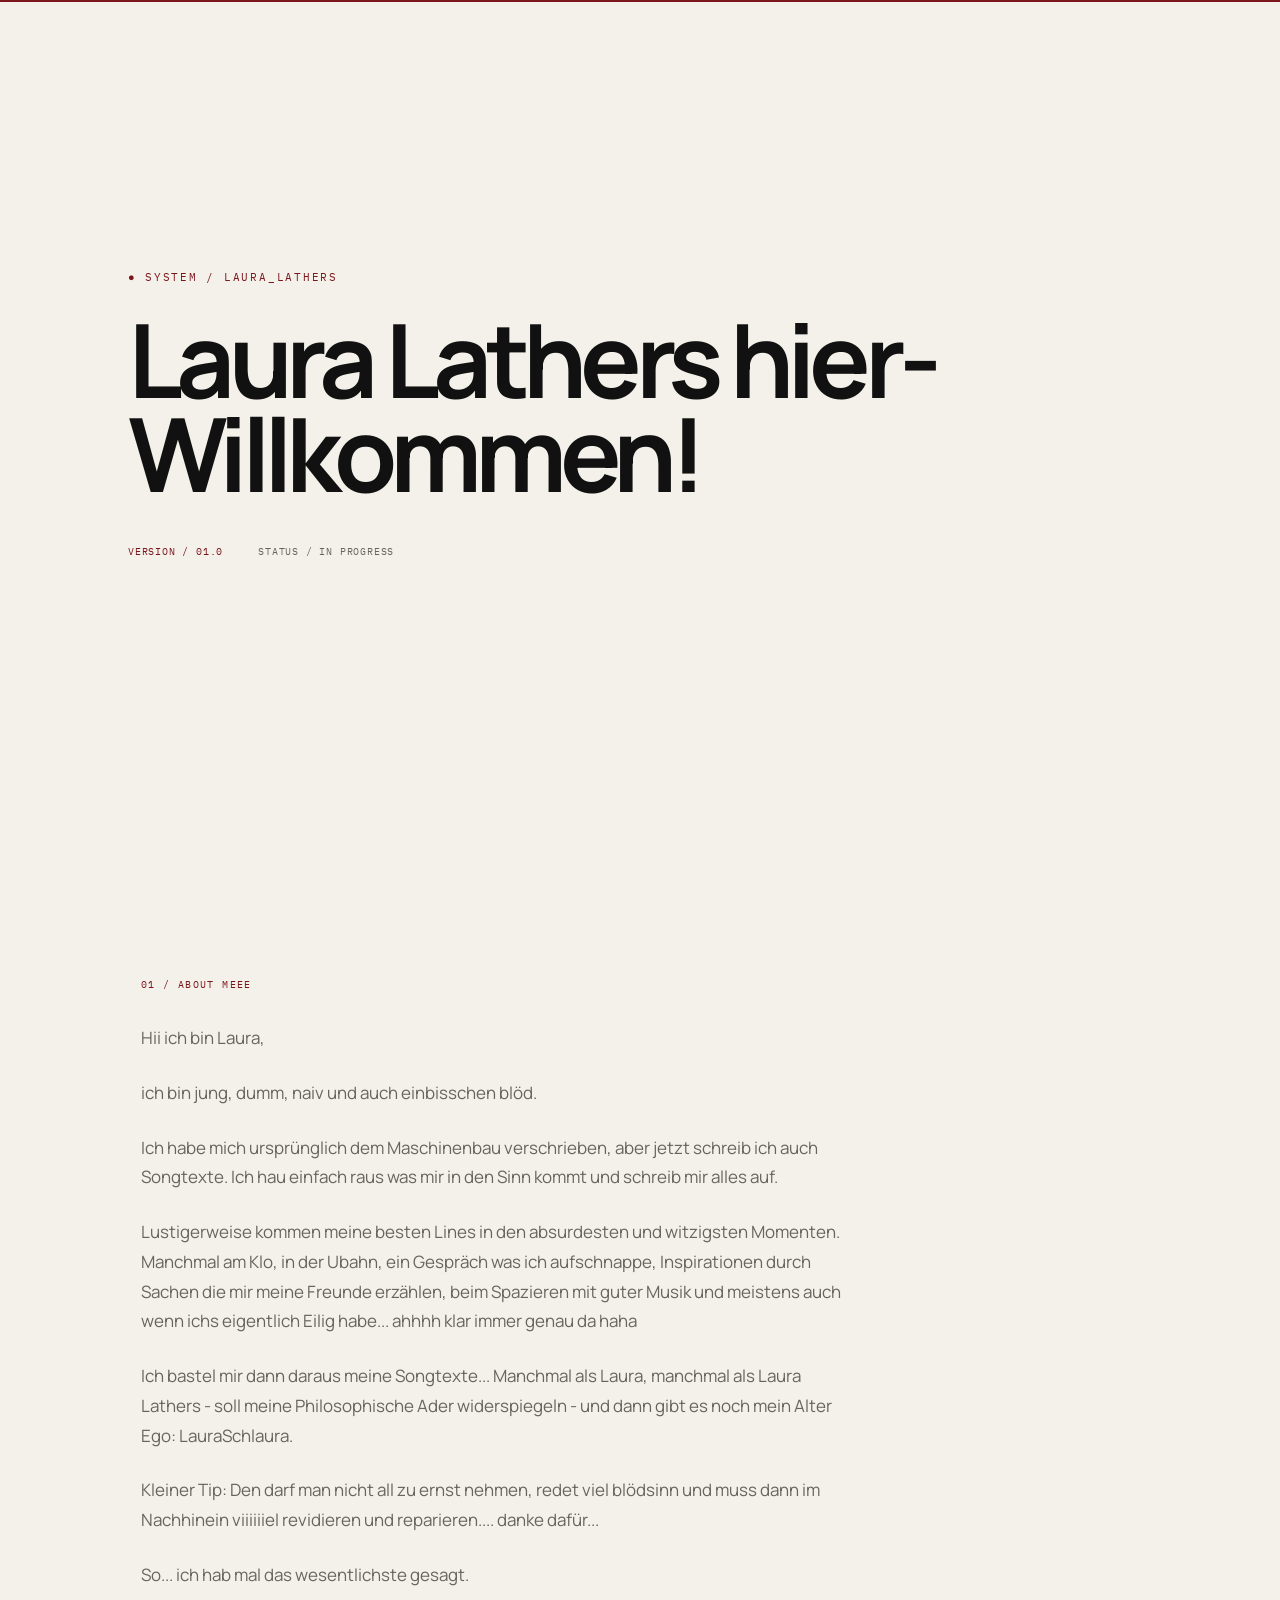
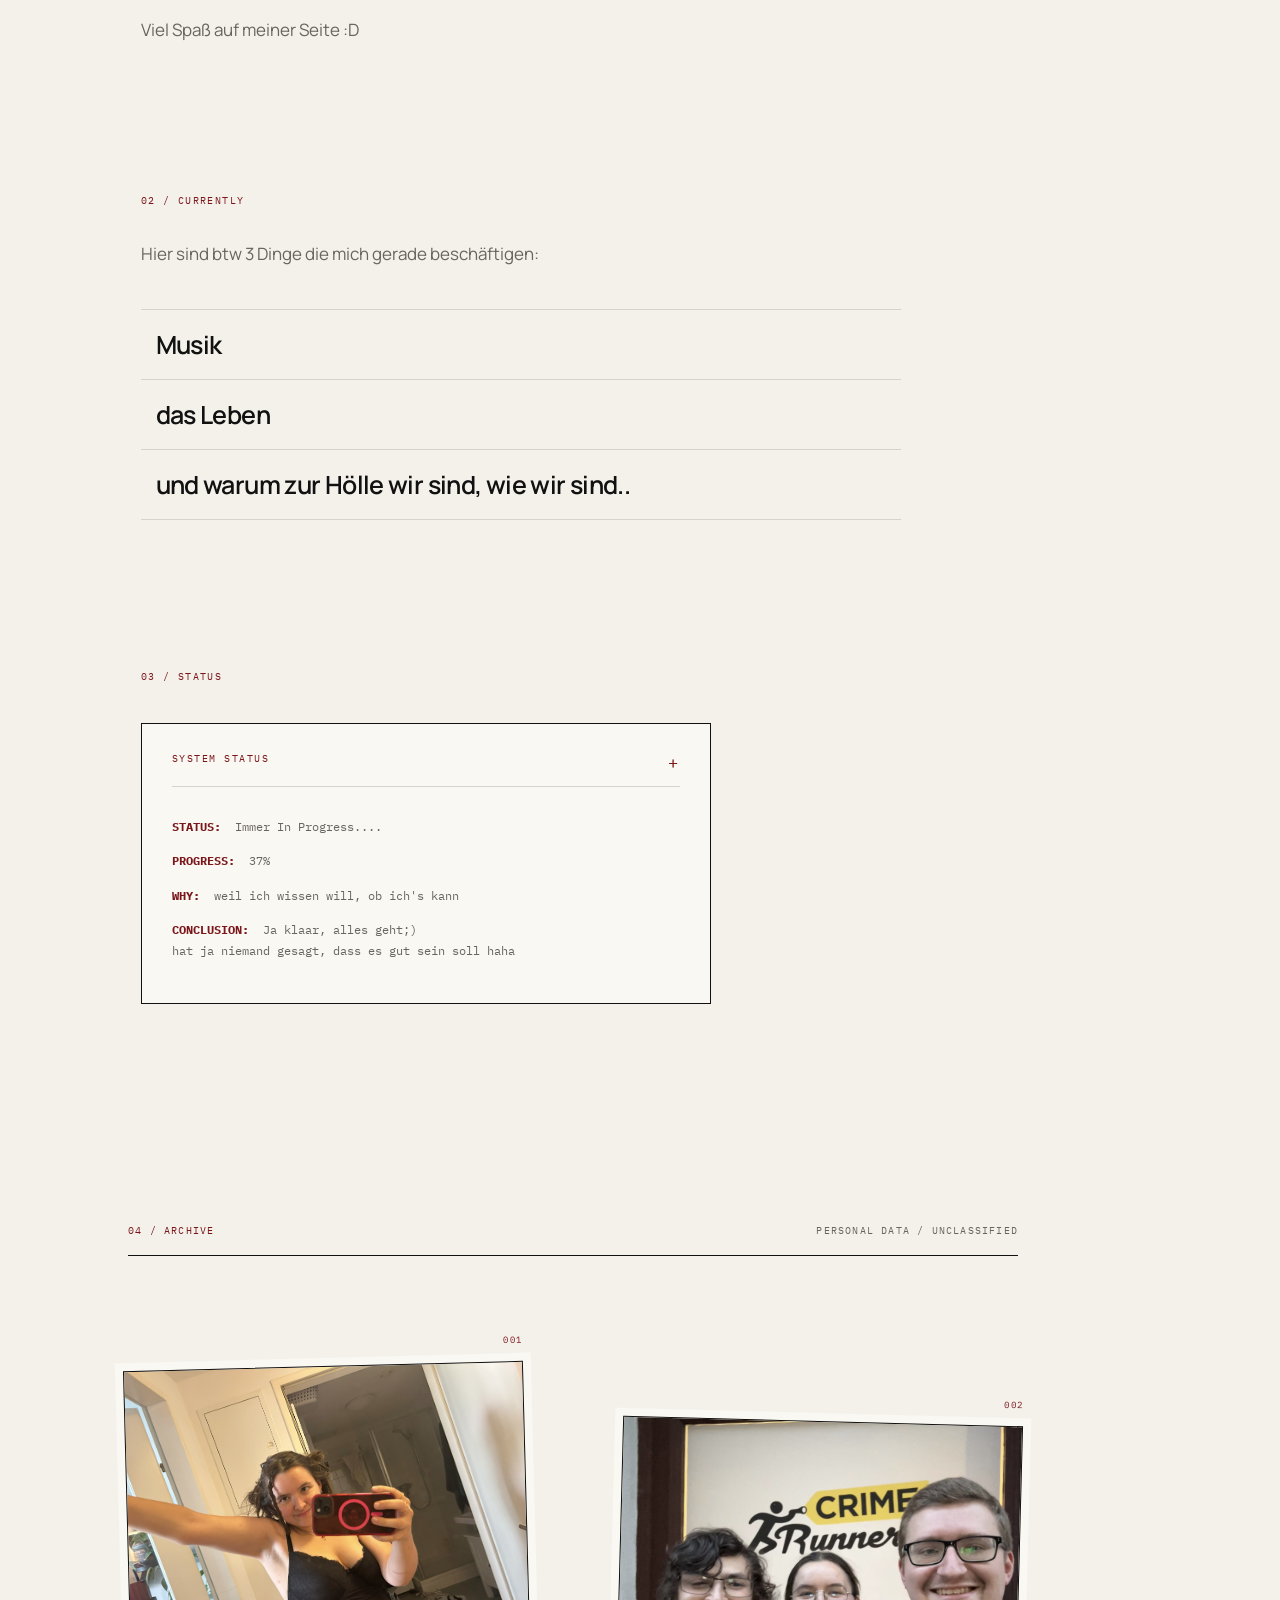
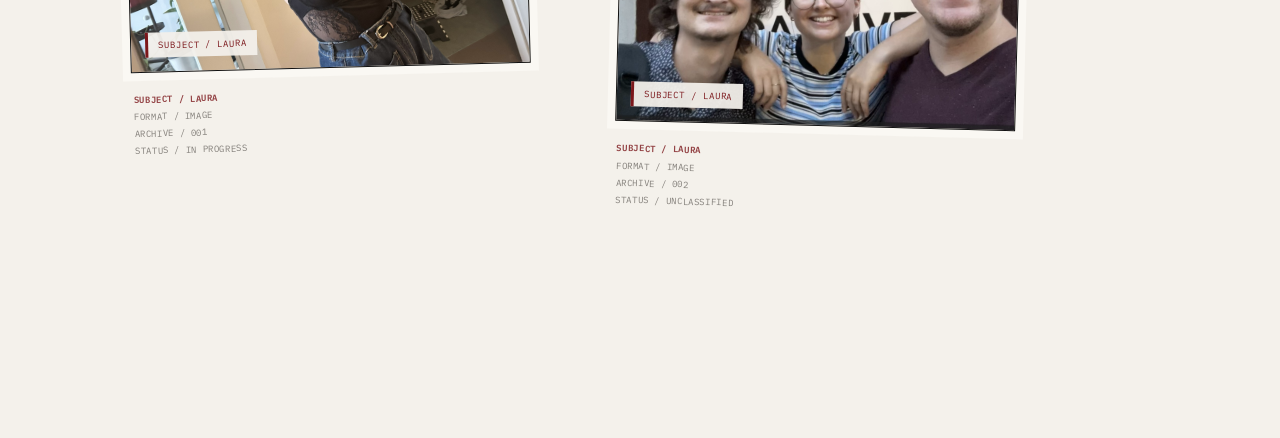
==== commit 31e97066: "mega geiler scheiss" ====
--- a/index.html
+++ b/index.html
@@ -1,4 +1,3 @@
-
 <!DOCTYPE html>
 <html lang="de">
 
@@ -18,14 +17,19 @@
          SCHRIFTEN
          ===================================== -->
 
-  <link rel="preconnect" href="https://fonts.googleapis.com">
-
-<link rel="preconnect"
-      href="https://fonts.gstatic.com"
-      crossorigin>
-
-<link href="https://fonts.googleapis.com/css2?family=IBM+Plex+Mono:wght@300;400;500;600&family=Manrope:wght@400;500;600;700;800&display=swap"
-      rel="stylesheet">
+    <link rel="preconnect" href="https://fonts.googleapis.com">
+
+    <link
+        rel="preconnect"
+        href="https://fonts.gstatic.com"
+        crossorigin
+    >
+
+    <link
+        href="https://fonts.googleapis.com/css2?family=IBM+Plex+Mono:wght@300;400;500;600&family=Manrope:wght@400;500;600;700;800&display=swap"
+        rel="stylesheet"
+    >
+
 
     <!-- =====================================
          CSS
@@ -48,9 +52,7 @@
 
 <div id="scroll-fortschritt"></div>
 
-<div id="wiesel">
-    🦦
-</div>
+<div id="wiesel">🦦</div>
 
 <div id="koordinaten"></div>
 
@@ -68,15 +70,19 @@
         </div>
 
         <h1>
-            Laura Lathers hier-
+            Laura Lathers hier-<br>
             Willkommen!
         </h1>
 
         <div class="intro-meta">
 
-            <span>VERSION / 01.0</span>
-
-            <span>STATUS / IN PROGRESS</span>
+            <span>
+                VERSION / 01.0
+            </span>
+
+            <span>
+                STATUS / IN PROGRESS
+            </span>
 
         </div>
 
@@ -94,13 +100,11 @@
     <p>
         Hii ich bin Laura,
     </p>
-
 
     <p>
         ich bin jung, dumm,
         naiv und auch einbisschen blöd.
     </p>
-
 
     <p>
         Ich habe mich ursprünglich dem Maschinenbau
@@ -108,7 +112,6 @@
         Ich hau einfach raus was mir in den Sinn kommt
         und schreib mir alles auf.
     </p>
-
 
     <p>
         Lustigerweise kommen meine besten Lines
@@ -122,7 +125,6 @@
         ahhhh klar immer genau da haha
     </p>
 
-
     <p>
         Ich bastel mir dann daraus meine Songtexte...
         Manchmal als Laura, manchmal als Laura Lathers -
@@ -131,7 +133,6 @@
         LauraSchlaura.
     </p>
 
-
     <p>
         Kleiner Tip:
         Den darf man nicht all zu ernst nehmen,
@@ -140,13 +141,11 @@
         danke dafür...
     </p>
 
-
     <p>
         So...
         ich hab mal das wesentlichste gesagt.
     </p>
 
-
     <p>
         Viel Spaß auf meiner Seite :D
     </p>
@@ -163,7 +162,6 @@
     <p>
         Hier sind btw 3 Dinge die mich gerade beschäftigen:
     </p>
-
 
     <ul>
 
@@ -259,6 +257,8 @@
 <section id="photos">
 
 
+    <!-- ARCHIVE HEADER -->
+
     <div class="archive-header">
 
         <span>
@@ -273,11 +273,11 @@
 
 
     <!-- =====================================
-         FOTO 001
+         ARCHIVE 001 — FOTO
          ===================================== -->
 
     <article
-        class="photo"
+        class="photo archive-photo-001"
         data-archive="001"
     >
 
@@ -288,6 +288,10 @@
                 alt="Laura"
             >
 
+            <div class="photo-tag">
+                SUBJECT / LAURA
+            </div>
+
         </div>
 
 
@@ -313,97 +317,58 @@
 
     </article>
 
-
-    <!-- =====================================
-         VIDEO 002
-         ===================================== -->
-
-    <article
-        class="photo"
-        data-archive="002"
-    >
-
-        <div class="photo-frame">
-
-            <video
-                class="photo-media"
-                src="bilder/laura-01.MOV"
-                controls
-                preload="metadata"
-            ></video>
-
-        </div>
-
-
-        <div class="photo-info">
-
-            <div>
-                SUBJECT / LAURA
-            </div>
-
-            <div>
-                FORMAT / VIDEO
-            </div>
-
-            <div>
-                ARCHIVE / 002
-            </div>
-
-            <div>
-                STATUS / UNCLASSIFIED
-            </div>
-
-        </div>
-
-    </article>
-
-
-</section>
-
-
-<!-- =========================================
-     ZUKÜNFTIGE ARCHIVOBJEKTE
-     =========================================
-
-     Einfach kopieren:
-
-     <article
-         class="photo"
-         data-archive="003"
-     >
-
-         <div class="photo-frame">
-
-             <img
-                 src="bilder/deinbild.jpg"
-                 alt="Beschreibung"
-             >
-
-         </div>
-
-         <div class="photo-info">
-
-             <div>SUBJECT / LAURA</div>
-             <div>FORMAT / IMAGE</div>
-             <div>ARCHIVE / 003</div>
-             <div>STATUS / CLASSIFIED</div>
-
-         </div>
-
-     </article>
-
-     ========================================= -->
+<!-- =====================================
+     ARCHIVE 002 — FOTO
+     ===================================== -->
+
+<article
+    class="photo archive-photo-002"
+    data-archive="002"
+>
+
+    <div class="photo-frame">
+
+        <img
+            src="bilder/laura-01.jpg"
+            alt="Laura"
+        >
+
+        <div class="photo-tag">
+            SUBJECT / LAURA
+        </div>
+
+    </div>
+
+    <div class="photo-info">
+
+        <div>
+            SUBJECT / LAURA
+        </div>
+
+        <div>
+            FORMAT / IMAGE
+        </div>
+
+        <div>
+            ARCHIVE / 002
+        </div>
+
+        <div>
+            STATUS / UNCLASSIFIED
+        </div>
+
+    </div>
+
+</article>
 
 
 <!-- =========================================
      JAVASCRIPT
      ========================================= -->
 
-<script
-    src="script_Easteregg.js"
-></script>
+<script src="script_Easteregg.js"></script>
 
 
 </body>
 
-</html>
+</html>
--- a/style.css
+++ b/style.css
@@ -17,7 +17,6 @@
     --grey: #68645f;
     --light-grey: #d8d3ca;
 
-    /* LAURAS ROT */
     --red: #7b171b;
     --red-dark: #5d0f13;
     --red-light: #a83232;
@@ -37,12 +36,10 @@
     box-sizing: border-box;
 }
 
-
 html {
     scroll-behavior: smooth;
 }
 
-
 body {
 
     margin: 0;
@@ -93,14 +90,11 @@
     left: 0;
 
     width: 0%;
-
     height: 3px;
 
     background: var(--red);
 
     z-index: 10000;
-
-    transition: width 0.1s linear;
 }
 
 
@@ -157,7 +151,6 @@
         transform 0.3s ease;
 }
 
-
 #wiesel:hover {
 
     transform:
@@ -165,12 +158,15 @@
         rotate(-10deg);
 
     filter:
-        drop-shadow(0 5px 10px rgba(123, 23, 27, 0.2));
-}
-
-
-/* =========================================================
-   GENERAL SECTION
+        drop-shadow(
+            0 5px 10px
+            rgba(123, 23, 27, 0.2)
+        );
+}
+
+
+/* =========================================================
+   SECTIONS
    ========================================================= */
 
 section {
@@ -185,22 +181,9 @@
 
     margin-bottom: 150px;
 
-    /*
-       WICHTIG:
-
-       NICHT mehr opacity: 0.
-
-       Dadurch bleibt die Website sichtbar,
-       selbst wenn JavaScript nicht läuft.
-    */
-
     opacity: 1;
 
     transform: translateY(0);
-
-    transition:
-        opacity 0.8s ease,
-        transform 0.8s ease;
 }
 
 
@@ -219,15 +202,10 @@
     display: flex;
 
     align-items: center;
-
-    position: relative;
-}
-
+}
 
 .intro-content {
 
-    position: relative;
-
     width: 100%;
 
     padding-left: 4vw;
@@ -253,7 +231,6 @@
     text-transform: uppercase;
 }
 
-
 .system-label::before {
 
     content: "● ";
@@ -263,7 +240,7 @@
 
 
 /* =========================================================
-   MAIN TITLE
+   TITLE
    ========================================================= */
 
 h1 {
@@ -285,7 +262,6 @@
     color: var(--black);
 }
 
-
 h1:hover {
 
     color: var(--red);
@@ -315,7 +291,6 @@
     color: var(--grey);
 }
 
-
 .intro-meta span:first-child {
 
     color: var(--red);
@@ -327,22 +302,16 @@
    ========================================================= */
 
 #about::before {
-
     content: "01 / ABOUT MEEE";
 }
 
-
 #interests::before {
-
     content: "02 / CURRENTLY";
 }
 
-
 #status::before {
-
     content: "03 / STATUS";
 }
-
 
 #about::before,
 #interests::before,
@@ -365,7 +334,7 @@
 
 
 /* =========================================================
-   ABOUT TEXT
+   TEXT
    ========================================================= */
 
 p {
@@ -385,7 +354,6 @@
         transform 0.25s ease;
 }
 
-
 p:hover {
 
     color: var(--black);
@@ -395,27 +363,6 @@
 
 
 /* =========================================================
-   TYPEWRITER MOMENT
-   ========================================================= */
-
-/*
-   Für einzelne Texte kannst du später
-   class="typewriter" verwenden.
-*/
-
-.typewriter {
-
-    font-family: var(--font-mono);
-
-    font-size: 14px;
-
-    line-height: 1.8;
-
-    color: var(--red);
-}
-
-
-/* =========================================================
    INTERESTS
    ========================================================= */
 
@@ -427,7 +374,6 @@
 
     list-style: none;
 }
-
 
 li {
 
@@ -446,13 +392,11 @@
         padding-left 0.3s ease;
 }
 
-
 li:first-child {
 
     border-top: 1px solid var(--light-grey);
 }
 
-
 li:hover {
 
     color: var(--red);
@@ -460,7 +404,6 @@
     padding-left: 15px;
 }
 
-
 li::before {
 
     content: "→ ";
@@ -475,7 +418,6 @@
 
     transition: opacity 0.25s ease;
 }
-
 
 li:hover::before {
 
@@ -511,7 +453,6 @@
         box-shadow 0.35s ease;
 }
 
-
 .status-block:hover {
 
     transform:
@@ -523,11 +464,6 @@
         10px 10px 0 var(--red);
 }
 
-
-/* =========================================================
-   STATUS HEADER
-   ========================================================= */
-
 .status-header {
 
     display: flex;
@@ -547,15 +483,12 @@
     color: var(--red);
 }
 
-
 .status-header span:last-child {
 
     font-size: 17px;
 
-    transition:
-        transform 0.4s ease;
-}
-
+    transition: transform 0.4s ease;
+}
 
 .status-block:hover
 .status-header span:last-child {
@@ -563,11 +496,6 @@
     transform: rotate(90deg);
 }
 
-
-/* =========================================================
-   STATUS LINES
-   ========================================================= */
-
 .status-line {
 
     margin-bottom: 14px;
@@ -579,7 +507,6 @@
     color: var(--grey);
 }
 
-
 .status-line span {
 
     color: var(--red);
@@ -596,20 +523,23 @@
 
 #photos {
 
+    width: 100%;
+
     max-width: 1200px;
 
-    margin-left: 0;
-
-    margin-top: 220px;
+    margin: 220px 0 180px;
 
     padding-left: 4vw;
 
     display: grid;
 
     grid-template-columns:
-        repeat(2, minmax(280px, 400px));
-
-    gap: 100px 80px;
+        minmax(280px, 400px)
+        minmax(280px, 400px);
+
+    gap: 110px 90px;
+
+    align-items: start;
 }
 
 
@@ -640,7 +570,6 @@
     color: var(--red);
 }
 
-
 .archive-header span:last-child {
 
     color: var(--grey);
@@ -648,7 +577,7 @@
 
 
 /* =========================================================
-   PHOTO OBJECT
+   ARCHIVE OBJECT
    ========================================================= */
 
 .photo {
@@ -659,28 +588,27 @@
 
     max-width: 400px;
 
+    min-width: 0;
+
     margin: 0;
 
     transition:
-        transform 0.5s cubic-bezier(.2,.8,.2,1);
-}
-
-
-.photo:nth-of-type(2) {
+        transform 0.45s cubic-bezier(.2,.8,.2,1);
+}
+
+.archive-photo-001 {
+
+    transform: rotate(-1.5deg);
+}
+
+.archive-photo-002 {
 
     transform:
-        translateY(60px)
+        translateY(55px)
         rotate(1.5deg);
 }
 
 
-.photo:nth-of-type(3) {
-
-    transform:
-        rotate(-1.5deg);
-}
-
-
 /* =========================================================
    PHOTO FRAME
    ========================================================= */
@@ -691,16 +619,26 @@
 
     width: 100%;
 
-    background: #dedad3;
-
     overflow: hidden;
 
+    background: #ddd8d0;
+
     border: 1px solid var(--black);
-}
-
-
-.photo-frame img,
-.photo-frame video {
+
+    box-shadow:
+        0 0 0 8px var(--paper);
+
+    transition:
+        box-shadow 0.4s ease,
+        transform 0.4s ease;
+}
+
+
+/* =========================================================
+   IMAGE
+   ========================================================= */
+
+.photo-frame img {
 
     display: block;
 
@@ -708,20 +646,73 @@
 
     height: auto;
 
-    max-height: 600px;
+    min-height: 300px;
 
     object-fit: cover;
 
-    filter: grayscale(12%);
+    filter: grayscale(15%);
 
     transition:
         transform 0.6s cubic-bezier(.2,.8,.2,1),
-        filter 0.6s ease;
-}
-
-
-/* =========================================================
-   PHOTO HOVER
+        filter 0.5s ease;
+}
+
+
+/* =========================================================
+   VIDEO
+   ========================================================= */
+
+.photo-frame video {
+
+    display: block;
+
+    width: 100%;
+
+    height: auto;
+
+    min-height: 300px;
+
+    background: #111;
+
+    object-fit: contain;
+}
+
+
+/* =========================================================
+   SUBJECT LABEL
+   ========================================================= */
+
+.photo-tag {
+
+    position: absolute;
+
+    left: 14px;
+    bottom: 14px;
+
+    padding: 7px 10px;
+
+    background:
+        rgba(244, 241, 235, 0.94);
+
+    border-left:
+        3px solid var(--red);
+
+    font-family: var(--font-mono);
+
+    font-size: 9px;
+
+    letter-spacing: 0.1em;
+
+    color: var(--red);
+
+    white-space: nowrap;
+
+    z-index: 5;
+}
+
+
+/* =========================================================
+   HOVER
    ========================================================= */
 
 .photo:hover {
@@ -734,30 +725,35 @@
     z-index: 10;
 }
 
-
 .photo:hover .photo-frame {
 
     box-shadow:
-        15px 15px 0 rgba(123, 23, 27, 0.15);
-}
-
-
-.photo:hover img,
+        12px 12px 0
+        rgba(123, 23, 27, 0.16);
+}
+
+.photo:hover img {
+
+    transform: scale(1.035);
+
+    filter: grayscale(0%);
+}
+
 .photo:hover video {
 
     filter: grayscale(0%);
-
-    transform: scale(1.025);
-}
-
-
-/* =========================================================
-   PHOTO INFO
+}
+
+
+/* =========================================================
+   TECHNICAL INFORMATION
    ========================================================= */
 
 .photo-info {
 
-    margin-top: 15px;
+    margin-top: 18px;
+
+    padding-left: 2px;
 
     font-family: var(--font-mono);
 
@@ -772,12 +768,11 @@
     opacity: 0.8;
 }
 
-
 .photo-info div:first-child {
 
     color: var(--red);
 
-    font-weight: 700;
+    font-weight: 600;
 }
 
 
@@ -785,14 +780,13 @@
    ARCHIVE NUMBER
    ========================================================= */
 
-.photo::after {
+.photo::before {
 
     content: attr(data-archive);
 
     position: absolute;
 
-    top: -28px;
-
+    top: -27px;
     right: 0;
 
     font-family: var(--font-mono);
@@ -813,27 +807,22 @@
 
     0%,
     100% {
-
         opacity: 1;
-
     }
 
     50% {
-
         opacity: 0.25;
-
-    }
-}
-
-
-/* =========================================================
-   LAURA SCHLAURA MODE
+    }
+}
+
+
+/* =========================================================
+   LAURASCHLAURA
    ========================================================= */
 
 body.schlaura-mode {
 
-    background:
-        #e8d8d5;
+    background: #e8d8d5;
 
     color: var(--red);
 
@@ -843,15 +832,12 @@
         transform 0.8s ease;
 }
 
-
 body.schlaura-mode h1 {
 
     color: var(--red);
 }
 
-
-body.schlaura-mode
-.status-block {
+body.schlaura-mode .status-block {
 
     border-color: var(--red);
 
@@ -872,13 +858,11 @@
             0 24px 70px;
     }
 
-
     #koordinaten {
 
         display: none;
     }
 
-
     section {
 
         margin-left: 0;
@@ -886,18 +870,15 @@
         margin-bottom: 110px;
     }
 
-
     #intro {
 
         min-height: 80vh;
     }
 
-
     .intro-content {
 
         padding-left: 0;
     }
-
 
     h1 {
 
@@ -905,7 +886,6 @@
             clamp(48px, 15vw, 80px);
     }
 
-
     .intro-meta {
 
         flex-direction: column;
@@ -913,19 +893,16 @@
         gap: 8px;
     }
 
-
     p {
 
         font-size: 16px;
     }
 
-
     li {
 
         font-size: 21px;
     }
 
-
     #photos {
 
         display: block;
@@ -935,14 +912,12 @@
         margin-top: 150px;
     }
 
-
     .archive-header {
 
-        margin-bottom: 60px;
-
         display: block;
-    }
-
+
+        margin-bottom: 70px;
+    }
 
     .archive-header span {
 
@@ -951,22 +926,25 @@
         margin-bottom: 8px;
     }
 
-
     .photo {
 
-        max-width: 100%;
-
-        margin-bottom: 90px;
-    }
-
-
-    .photo:nth-of-type(2) {
-
-        transform:
-            translateY(0)
-            rotate(1deg);
-    }
-
+        width: 100%;
+
+        max-width: 500px;
+
+        margin-bottom: 100px;
+    }
+
+    .archive-photo-001,
+    .archive-photo-002 {
+
+        transform: none;
+    }
+
+    .photo-tag {
+
+        font-size: 8px;
+    }
 }
 
 
@@ -984,5 +962,4 @@
 
         scroll-behavior: auto !important;
     }
-
 }
